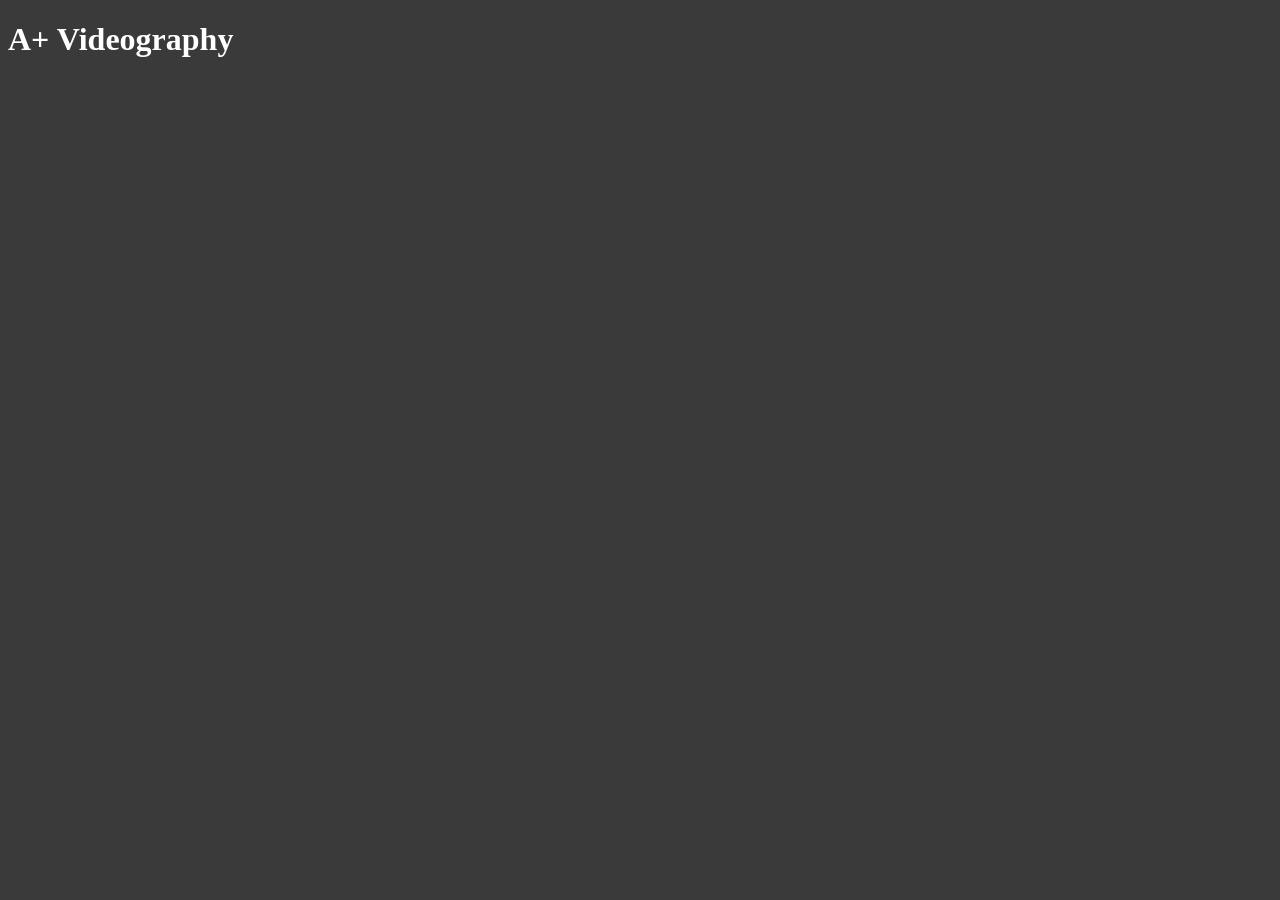
==== index.html @ 4333b0c5 "added index html and css" ====
<!DOCTYPE html>
<html lang="en">
<head>
    <meta charset="UTF-8">
    <meta name="viewport" content="width=device-width, initial-scale=1.0">
    <title>A+ Videography - Home</title>
    <link rel="stylesheet" href="index.css">
    <link rel="icon" href="favicon.ico" type="image/x-icon">
</head>
<body>
    <div class="header">
    </div>
    <h1>A+ Videography</h1>
</body>
</html>
---- index.css ----
body {
    background-color: #3a3a3a;
}

h1 {
    color: white;
}
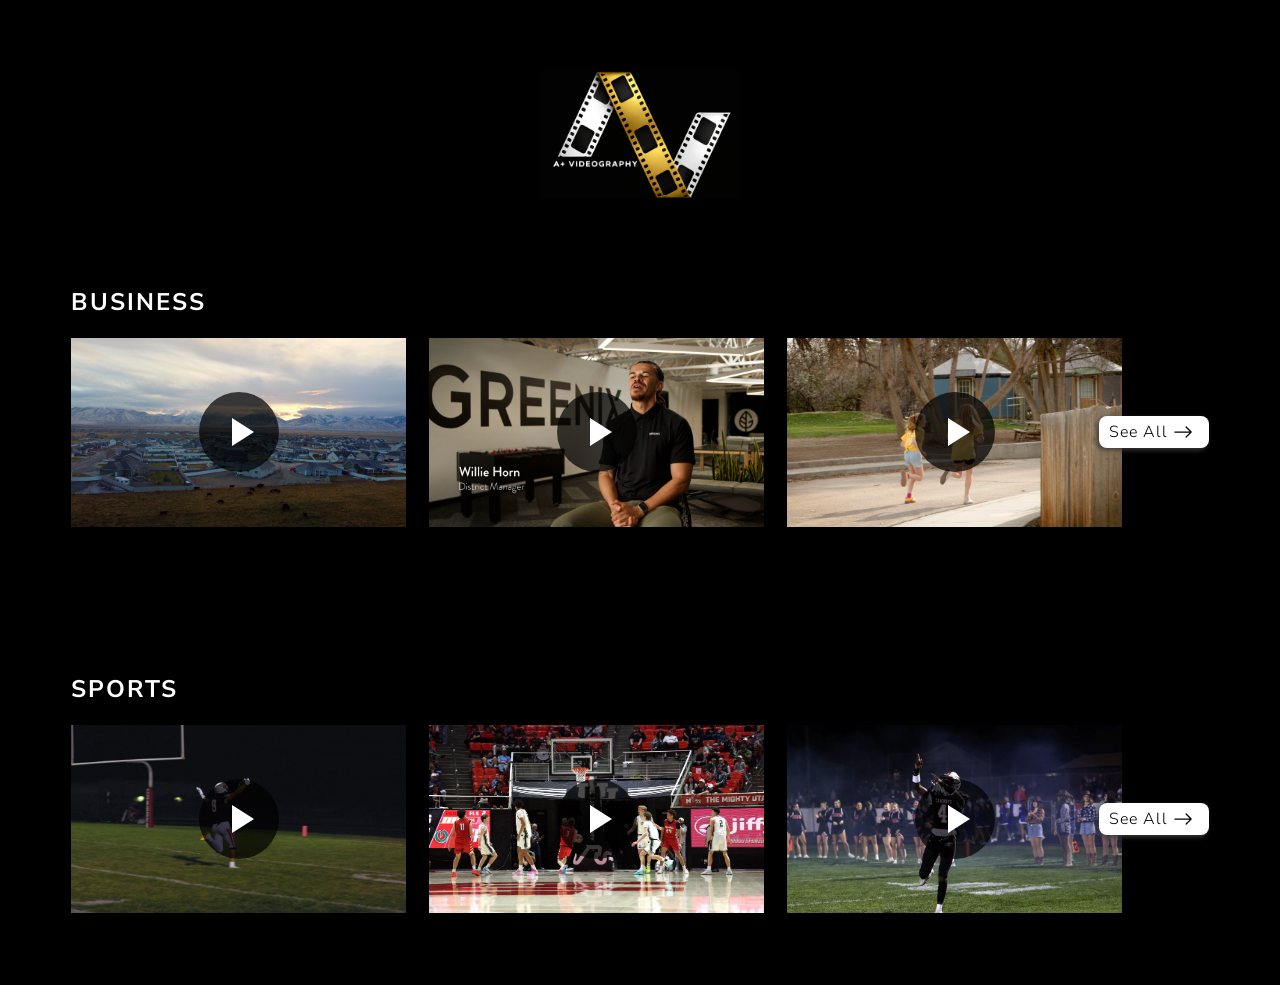
==== commit 6c23dac5: "added videos to index, business, and sports" ====
--- a/index.html
+++ b/index.html
@@ -5,11 +5,77 @@
     <meta name="viewport" content="width=device-width, initial-scale=1.0">
     <title>A+ Videography - Home</title>
     <link rel="stylesheet" href="index.css">
+    <link rel="stylesheet" href="header.css">
     <link rel="icon" href="favicon.ico" type="image/x-icon">
+    <script src="https://player.vimeo.com/api/player.js"></script>
+    <script src="video.js" defer></script>
 </head>
 <body>
     <div class="header">
+        <a class="logo-link" href="/index.html">
+            <img class="logo" src="3d-logo.png">
+        </a>
     </div>
-    <h1>A+ Videography</h1>
+    <h2 class="section-header">Business</h2>
+    <div class="section row">
+        <div class="row-item">
+            <div class="thumbnail-container" data-video="1164854025?h=b33ad053c7">
+                <img src="thumbnails/chirotrust.jpg" class="thumbnail"/>
+                <div class="play-button"></div>
+            </div>
+        </div>
+        <div class="row-item">
+            <div class="thumbnail-container" data-video="1150185746?h=3242a782f0">
+                <img src="thumbnails/greenix.jpg" class="thumbnail"/>
+                <div class="play-button"></div>
+            </div>
+        </div>
+        <div class="row-item">
+            <div class="thumbnail-container" data-video="1148993482?h=86b4a83564">
+                <img src="thumbnails/girlsontherun1.jpg" class="thumbnail"/>
+                <div class="play-button"></div>
+            </div>
+        </div>
+        <a href="/business.html">
+            <p class="link-text">See All</p>
+            <svg xmlns="http://www.w3.org/2000/svg" width="20" height="20" fill="currentColor" class="bi bi-arrow-right" viewBox="0 0 16 16">
+                <path fill-rule="evenodd" d="M1 8a.5.5 0 0 1 .5-.5h11.793l-3.147-3.146a.5.5 0 0 1 .708-.708l4 4a.5.5 0 0 1 0 .708l-4 4a.5.5 0 0 1-.708-.708L13.293 8.5H1.5A.5.5 0 0 1 1 8"/>
+            </svg>
+        </a>
+    </div>
+    <h2 class="section-header">Sports</h2>
+    <div class="section row">
+        <div class="row-item">
+            <div class="thumbnail-container" data-video="1170892997?h=d28347f05e">
+                <img class="thumbnail" src="thumbnails/sportsdemo.jpg">
+                <div class="play-button"></div>
+            </div>
+        </div>
+        <div class="row-item">
+            <div class="thumbnail-container" data-video="1171821658?h=edae887c7e">
+                <img class="thumbnail" src="thumbnails/5A6ABasketball.jpg">
+                <div class="play-button"></div>
+            </div>
+        </div>
+        <div class="row-item">
+            <div class="thumbnail-container" data-video="1171098340?h=b8a5f680de">
+                <img class="thumbnail" src="thumbnails/homecoming.jpg">
+                <div class="play-button"></div>
+            </div>
+        </div>
+        <a href="/sports.html">
+            <p class="link-text">See All</p>
+            <svg xmlns="http://www.w3.org/2000/svg" width="20" height="20" fill="currentColor" class="bi bi-arrow-right" viewBox="0 0 16 16">
+                <path fill-rule="evenodd" d="M1 8a.5.5 0 0 1 .5-.5h11.793l-3.147-3.146a.5.5 0 0 1 .708-.708l4 4a.5.5 0 0 1 0 .708l-4 4a.5.5 0 0 1-.708-.708L13.293 8.5H1.5A.5.5 0 0 1 1 8"/>
+            </svg>
+        </a>
+    </div>
+    
+    <div id="video-lightbox">
+        <div class="lightbox-content">
+          <span class="close-video">&times;</span>
+          <div id="video-frame"></div>
+        </div>
+    </div>
 </body>
 </html>
--- a/index.css
+++ b/index.css
@@ -1,7 +1,181 @@
+
+@import url('https://fonts.googleapis.com/css2?family=Nunito+Sans:ital,opsz,wght@0,6..12,200..1000;1,6..12,200..1000&display=swap');
+
 body {
-    background-color: #3a3a3a;
+    background-color: #000000;
 }
 
 h1 {
     color: white;
+}
+
+p {
+    font-family: 'Nunito Sans', sans-serif;
+    letter-spacing: 1px;
+    font-weight: 300;
+}
+
+.section-header {
+    color: white;
+    padding-left: 5%;
+    padding-top: 5%;
+    font-family: 'Nunito Sans', sans-serif;
+    text-transform: uppercase;
+    letter-spacing: 2px;
+}
+
+.section.grid {
+    margin-left: auto;
+    margin-right: auto;
+    display: grid;
+    padding: 5% 10%;
+    column-gap: 5%;
+    row-gap: 5%;
+    grid-template-columns: repeat(2, 1fr);
+    max-width: 1800px;
+}
+
+.section.row a{
+    padding: 5px 10px;
+    background-color: white;
+    border-radius: 0.5rem;
+    text-decoration: none;
+    color: black;
+    display: flex;
+    flex-direction: row;
+    align-items: center;
+    margin-left: -4%;
+    z-index: 2;
+    box-shadow: -2px 2px 5px #3a3a3a;
+    width: 8%;
+}
+
+.section.row a:hover {
+    transform: scale(1.05);
+    filter: brightness(0.9);
+}
+
+.section.row a .link-text{
+    margin: 0px 0px 0px 0px;
+    padding-right: 5px;
+}
+
+.grid-item h2 {
+    color: white;
+}
+
+.grid-item iframe {
+    width: 100%;
+}
+
+.grid-item .grid-text {
+    color: white;
+}
+
+.video-thumb {
+    position: relative;
+    max-width: 800px;
+    cursor: pointer;
+}
+
+
+.grid-item .thumbnail, .row-item .thumbnail {
+    width: 100%;
+    display: block;
+    transition: transform .4s ease, filter .4s ease;
+}
+
+.grid-item:hover .thumbnail, .row-item:hover .thumbnail {
+    transform: scale(1.05);
+    filter: brightness(.8);
+}
+
+.grid-item .thumbnail-container, .row-item .thumbnail-container{
+    position: relative;
+    cursor: pointer;
+}
+
+.row-item {
+    width: 30%;
+}
+
+.play-button {
+    position: absolute;
+    top: 50%;
+    left: 50%;
+    width: 80px;
+    height: 80px;
+    transform: translate(-50%, -50%);
+    background: rgba(0,0,0,0.7);
+    border-radius: 50%;
+}
+  
+.play-button::after {
+    content: "";
+    position: absolute;
+    left: 33px;
+    top: 26px;
+    border-style: solid;
+    border-width: 14px 0 14px 22px;
+    border-color: transparent transparent transparent white;
+}
+
+.section.row {
+    display: flex;
+    flex-direction: row;
+    column-gap: 2%;
+    padding: 0% 5% 5%;
+    align-items: center;
+}
+
+/* LIGHTBOX */
+
+#video-lightbox {
+    position: fixed;
+    inset: 0;
+    background: rgba(0,0,0,.9);
+    display: none;
+    align-items: center;
+    justify-content: center;
+    z-index: 9999;
+}
+
+.lightbox-content {
+    width: 80%;
+    max-width: 1000px;
+    aspect-ratio: 16 / 9;
+    position: relative;
+}
+  
+.lightbox-content iframe {
+    width: 100%;
+    height: 100%;
+}
+  
+.close-video {
+    position: absolute;
+    top: -40px;
+    right: 0;
+    color: white;
+    font-size: 40px;
+    cursor: pointer;
+}
+
+@media(max-width:600px) {
+    .section.grid {
+        grid-template-columns: repeat(1, 1fr);
+    }
+
+    .section.row {
+        flex-direction: column;
+        row-gap: 30px;
+    }
+
+    .row-item {
+        width: 100%;
+    }
+
+    .section.row a{
+        width: 90px;
+    }
 }
--- a/header.css
+++ b/header.css
@@ -0,0 +1,15 @@
+.header {
+    display: flex;
+    flex-direction: row;
+    justify-content: center;
+    padding-top: 5%;
+}
+
+.header .logo-link {
+    width: 15%;
+    min-width: 200px;
+}
+
+.header .logo{
+    width: 100%;
+}
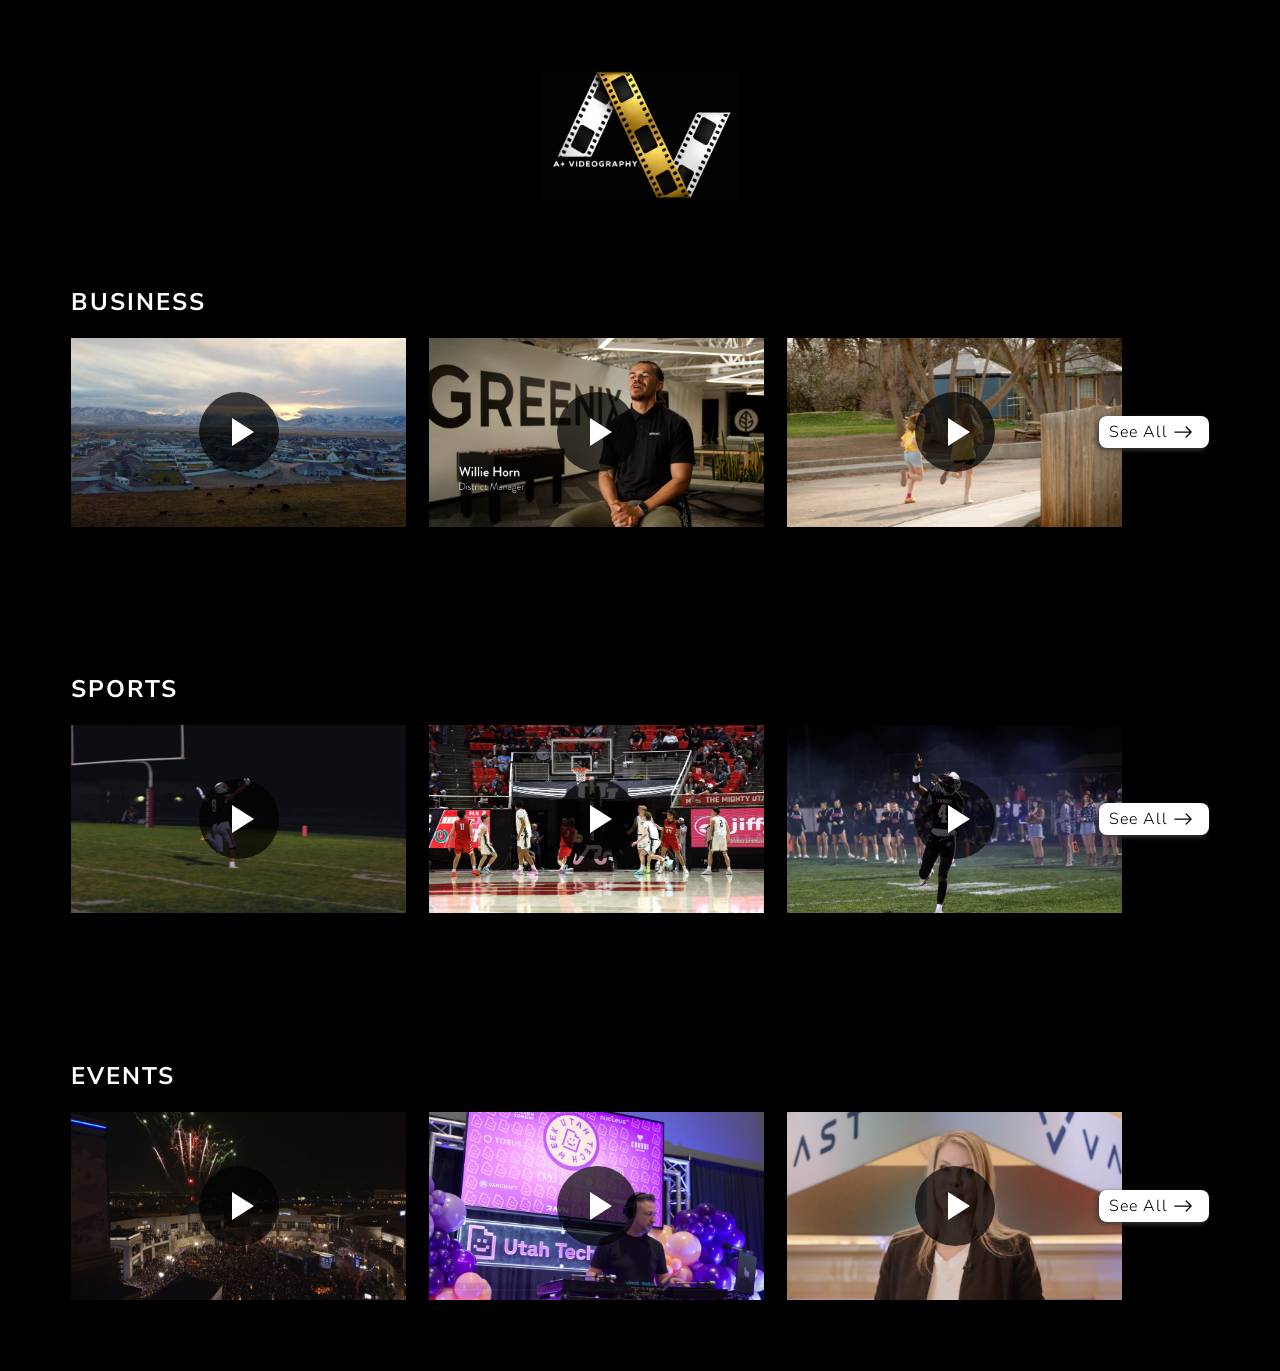
==== commit bb1ebc79: "Added another video to sports and an events page" ====
--- a/index.html
+++ b/index.html
@@ -70,6 +70,33 @@
             </svg>
         </a>
     </div>
+    <h2 class="section-header">Events</h2>
+    <div class="section row">
+        <div class="row-item">
+            <div class="thumbnail-container" data-video="1152361571?h=915003e403">
+                <img class="thumbnail" src="thumbnails/gateway.png">
+                <div class="play-button"></div>
+            </div>
+        </div>
+        <div class="row-item">
+            <div class="thumbnail-container" data-video="1164519616?h=d319bfca0e">
+                <img class="thumbnail" src="thumbnails/utahtechweek.png">
+                <div class="play-button"></div>
+            </div>
+        </div>
+        <div class="row-item">
+            <div class="thumbnail-container" data-video="1168940825?h=b813367901">
+                <img class="thumbnail" src="thumbnails/vastforward.png">
+                <div class="play-button"></div>
+            </div>
+        </div>
+        <a href="/events.html">
+            <p class="link-text">See All</p>
+            <svg xmlns="http://www.w3.org/2000/svg" width="20" height="20" fill="currentColor" class="bi bi-arrow-right" viewBox="0 0 16 16">
+                <path fill-rule="evenodd" d="M1 8a.5.5 0 0 1 .5-.5h11.793l-3.147-3.146a.5.5 0 0 1 .708-.708l4 4a.5.5 0 0 1 0 .708l-4 4a.5.5 0 0 1-.708-.708L13.293 8.5H1.5A.5.5 0 0 1 1 8"/>
+            </svg>
+        </a>
+    </div>
     
     <div id="video-lightbox">
         <div class="lightbox-content">
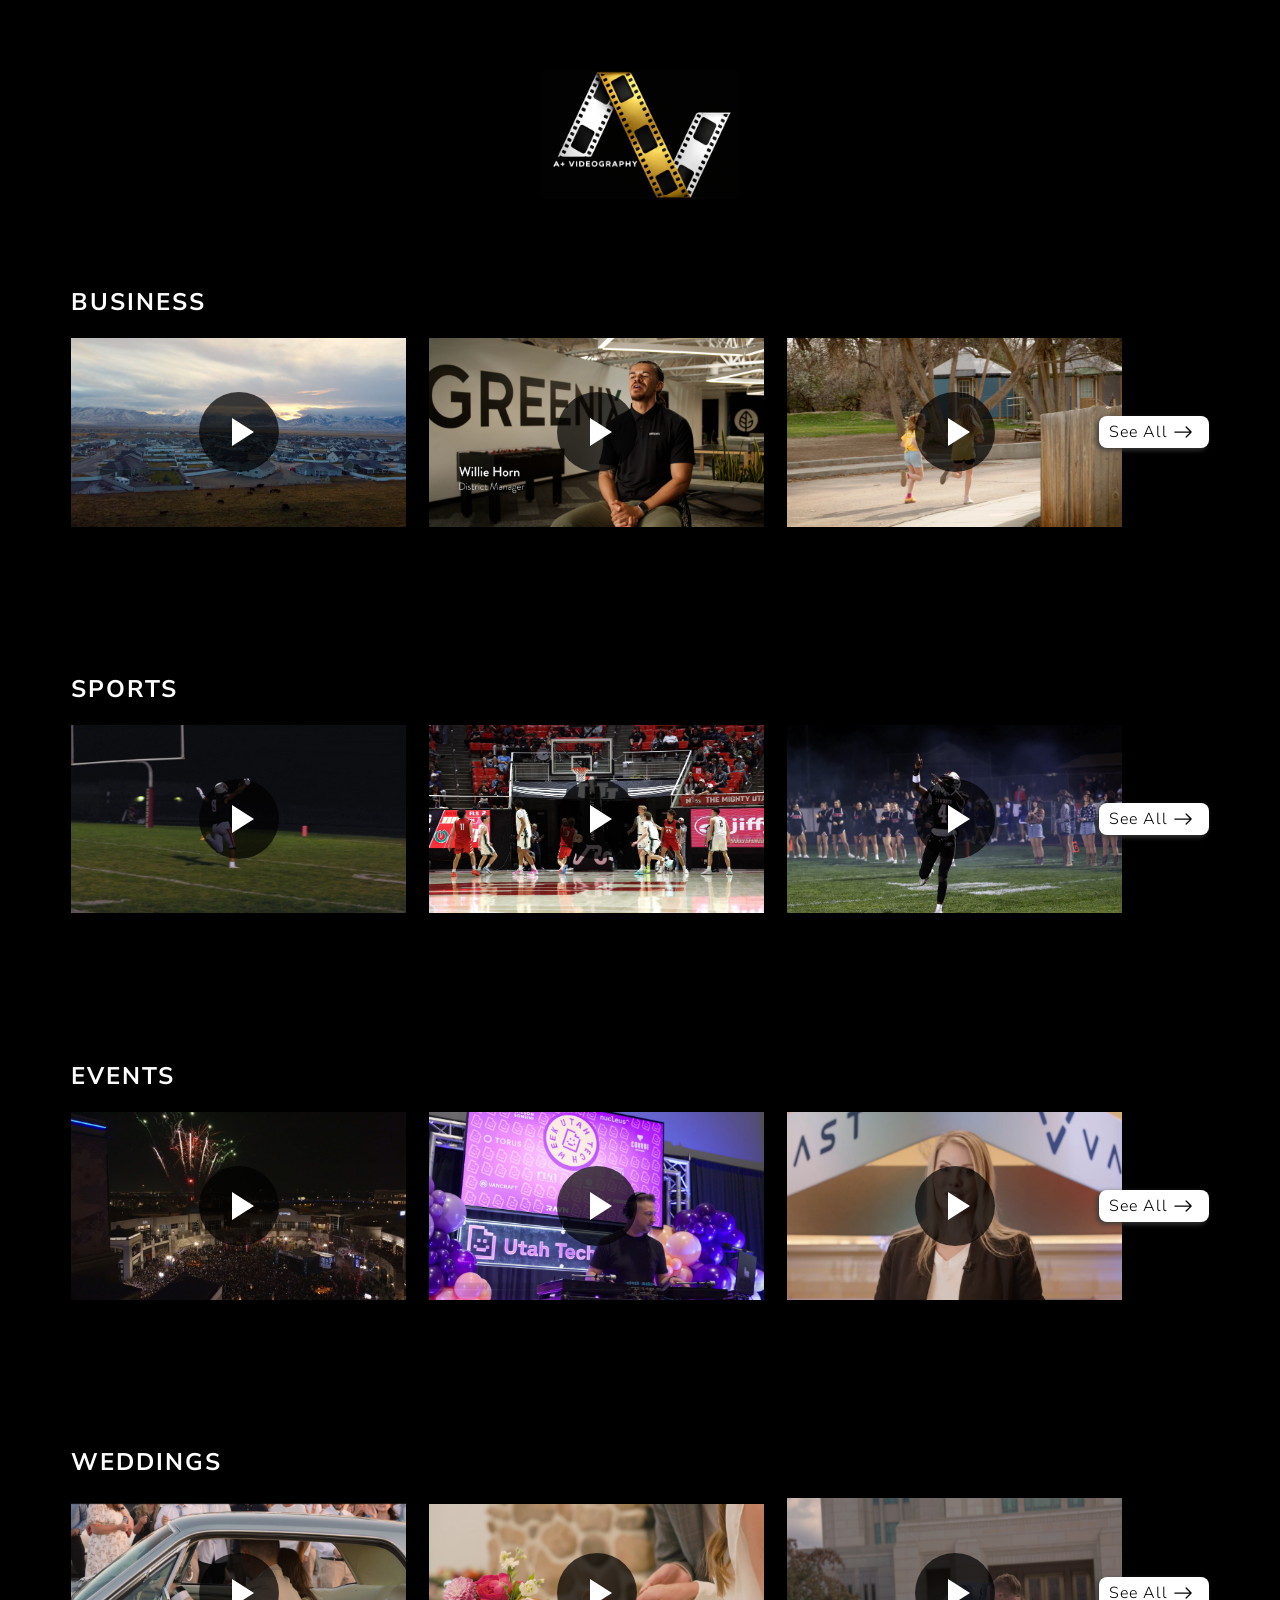
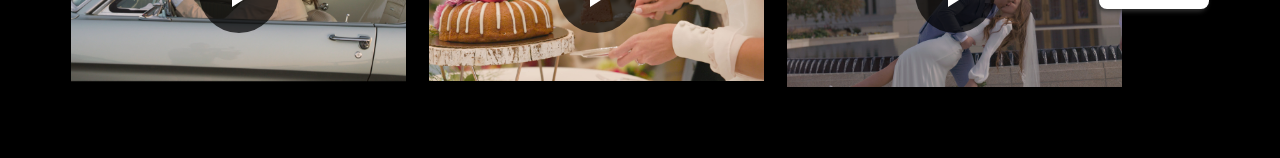
==== commit 1158e501: "Added weddings" ====
--- a/index.html
+++ b/index.html
@@ -97,7 +97,33 @@
             </svg>
         </a>
     </div>
-    
+    <h2 class="section-header">Weddings</h2>
+    <div class="section row">
+        <div class="row-item">
+            <div class="thumbnail-container" data-video="1188899223?h=7cfc603c5a">
+                <img class="thumbnail" src="thumbnails/bradywedding1.jpg">
+                <div class="play-button"></div>
+            </div>
+        </div>
+        <div class="row-item">
+            <div class="thumbnail-container" data-video="1193643307?h=1840517e64">
+                <img class="thumbnail" src="thumbnails/kennadywedding.jpg">
+                <div class="play-button"></div>
+            </div>
+        </div>
+        <div class="row-item">
+            <div class="thumbnail-container" data-video="1193667100?h=1dfcf7aee2">
+                <img class="thumbnail" src="thumbnails/nickwedding.jpg">
+                <div class="play-button"></div>
+            </div>
+        </div>
+        <a href="/weddings.html">
+            <p class="link-text">See All</p>
+            <svg xmlns="http://www.w3.org/2000/svg" width="20" height="20" fill="currentColor" class="bi bi-arrow-right" viewBox="0 0 16 16">
+                <path fill-rule="evenodd" d="M1 8a.5.5 0 0 1 .5-.5h11.793l-3.147-3.146a.5.5 0 0 1 .708-.708l4 4a.5.5 0 0 1 0 .708l-4 4a.5.5 0 0 1-.708-.708L13.293 8.5H1.5A.5.5 0 0 1 1 8"/>
+            </svg>
+        </a>
+    </div>
     <div id="video-lightbox">
         <div class="lightbox-content">
           <span class="close-video">&times;</span>
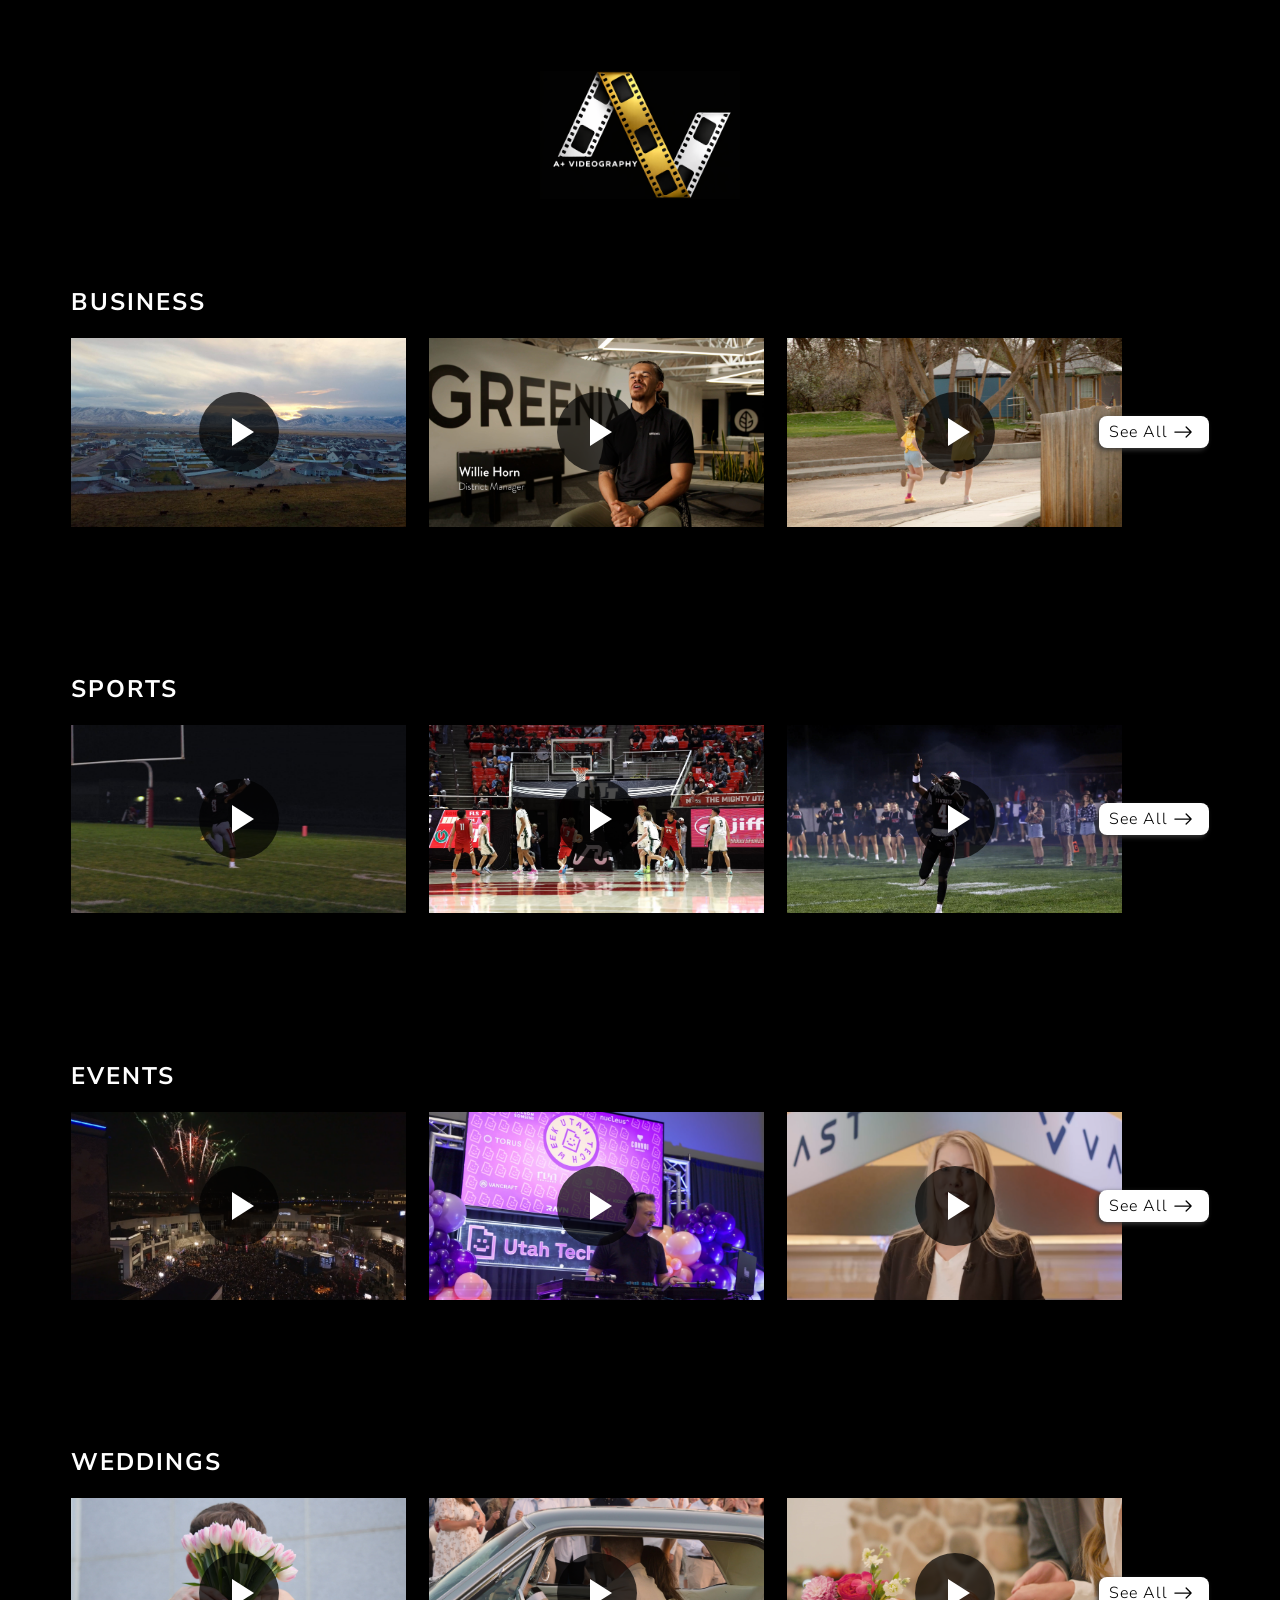
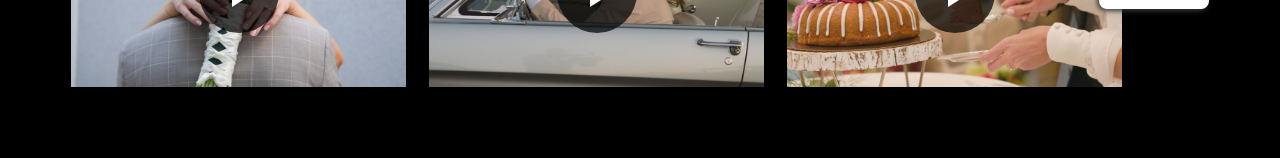
==== commit 2a0b4a0c: "Added birthday party and Cody's wedding videos" ====
--- a/index.html
+++ b/index.html
@@ -100,20 +100,20 @@
     <h2 class="section-header">Weddings</h2>
     <div class="section row">
         <div class="row-item">
+            <div class="thumbnail-container" data-video="1213437684?h=1cf5d965f9">
+                <img class="thumbnail" src="thumbnails/codywedding.jpg">
+                <div class="play-button"></div>
+            </div>
+        </div>
+        <div class="row-item">
             <div class="thumbnail-container" data-video="1188899223?h=7cfc603c5a">
-                <img class="thumbnail" src="thumbnails/bradywedding1.jpg">
+                <img class="thumbnail" src="thumbnails/bradywedding1.jpg?v-1">
                 <div class="play-button"></div>
             </div>
         </div>
         <div class="row-item">
             <div class="thumbnail-container" data-video="1193643307?h=1840517e64">
-                <img class="thumbnail" src="thumbnails/kennadywedding.jpg">
-                <div class="play-button"></div>
-            </div>
-        </div>
-        <div class="row-item">
-            <div class="thumbnail-container" data-video="1193667100?h=1dfcf7aee2">
-                <img class="thumbnail" src="thumbnails/nickwedding.jpg">
+                <img class="thumbnail" src="thumbnails/kennadywedding.jpg?v-1">
                 <div class="play-button"></div>
             </div>
         </div>
--- a/header.css
+++ b/header.css
@@ -10,6 +10,10 @@
     min-width: 200px;
 }
 
+.header .logo-link:hover {
+    opacity: 0.7;
+}
+
 .header .logo{
     width: 100%;
 }
